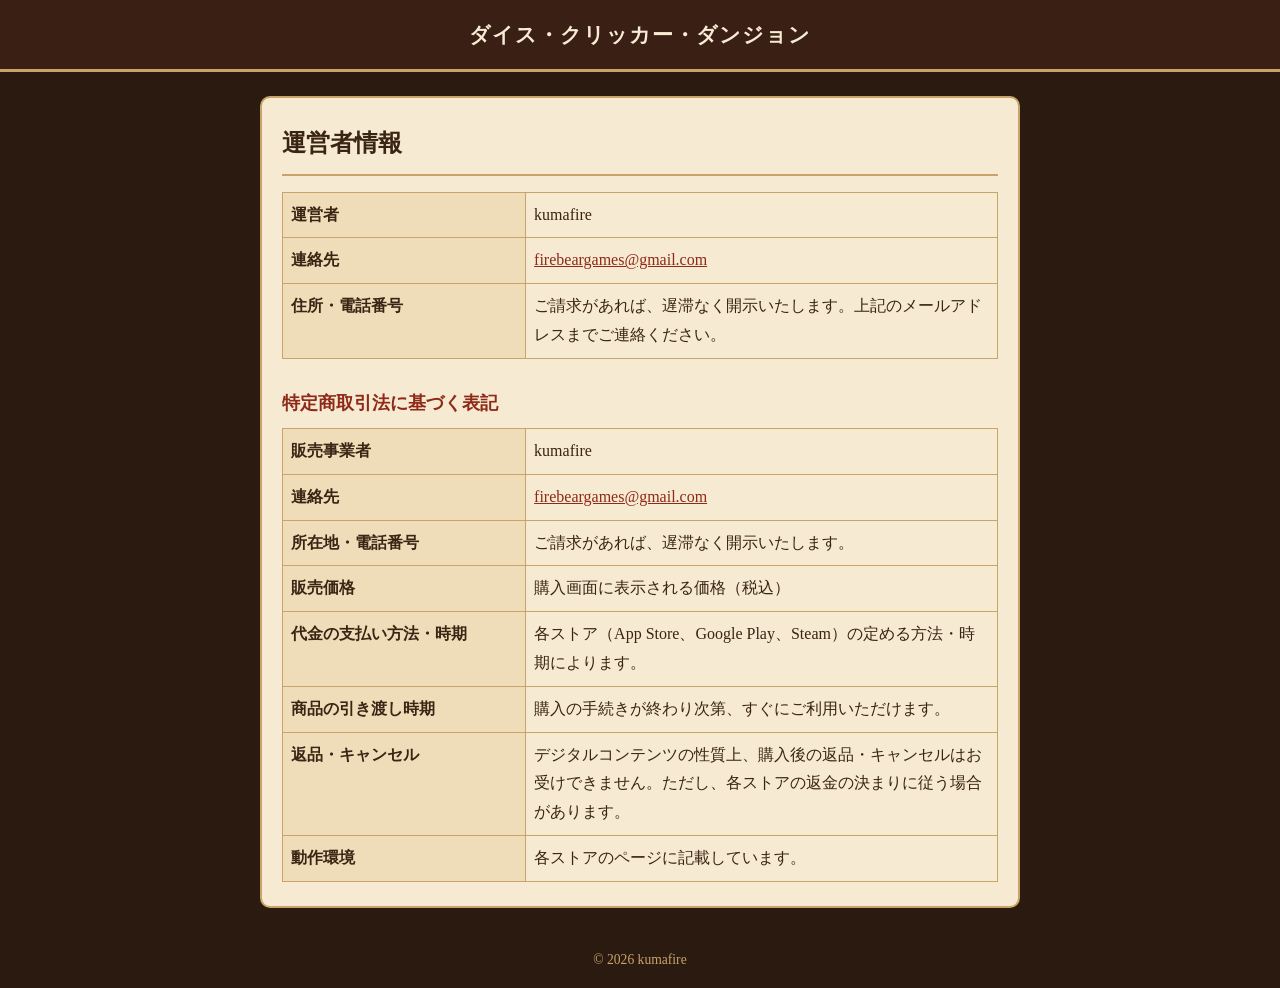
==== about.html @ 8118f913 "サポートページを追加（お知らせ・ヘルプ・お問い合わせ・プライバシー・運営者情報） Co-Authored-By: Claude Opus 5.5 <noreply@anthropic.com> Cla" ====
<!doctype html>
<html lang="ja"><head><meta charset="utf-8"><meta name="viewport" content="width=device-width,initial-scale=1">
<title>運営者情報｜ダイス・クリッカー・ダンジョン</title><link rel="stylesheet" href="style.css"></head>
<body><header><a href="index.html">ダイス・クリッカー・ダンジョン</a></header><main>
<h1>運営者情報</h1>
<table>
<tr><th>運営者</th><td>kumafire</td></tr>
<tr><th>連絡先</th><td><a href="mailto:firebeargames@gmail.com">firebeargames@gmail.com</a></td></tr>
<tr><th>住所・電話番号</th><td>ご請求があれば、遅滞なく開示いたします。上記のメールアドレスまでご連絡ください。</td></tr>
</table>
<h2>特定商取引法に基づく表記</h2>
<table>
<tr><th>販売事業者</th><td>kumafire</td></tr>
<tr><th>連絡先</th><td><a href="mailto:firebeargames@gmail.com">firebeargames@gmail.com</a></td></tr>
<tr><th>所在地・電話番号</th><td>ご請求があれば、遅滞なく開示いたします。</td></tr>
<tr><th>販売価格</th><td>購入画面に表示される価格（税込）</td></tr>
<tr><th>代金の支払い方法・時期</th><td>各ストア（App Store、Google Play、Steam）の定める方法・時期によります。</td></tr>
<tr><th>商品の引き渡し時期</th><td>購入の手続きが終わり次第、すぐにご利用いただけます。</td></tr>
<tr><th>返品・キャンセル</th><td>デジタルコンテンツの性質上、購入後の返品・キャンセルはお受けできません。ただし、各ストアの返金の決まりに従う場合があります。</td></tr>
<tr><th>動作環境</th><td>各ストアのページに記載しています。</td></tr>
</table>
</main><footer>© 2026 kumafire</footer></body></html>
---- style.css ----
:root{--bg:#2a1a10;--paper:#f6ead2;--ink:#3a2414;--accent:#8e2a18;--line:#c9a46a}
*{box-sizing:border-box}
body{margin:0;background:var(--bg);color:var(--ink);font-family:"Hiragino Mincho ProN","Yu Mincho","Noto Serif JP",serif;line-height:1.8}
header{background:#3a2014;border-bottom:3px solid var(--line);padding:16px;text-align:center}
header a{color:#f8ecd4;text-decoration:none;font-size:1.3rem;font-weight:bold;letter-spacing:.05em}
main{max-width:760px;margin:24px auto;padding:24px 20px;background:var(--paper);border:2px solid var(--line);border-radius:10px}
h1{font-size:1.5rem;margin:0 0 16px;border-bottom:2px solid var(--line);padding-bottom:8px}
h2{font-size:1.15rem;margin:28px 0 8px;color:var(--accent)}
a{color:var(--accent)}
ul.menu{list-style:none;padding:0}
ul.menu li{margin:8px 0}
ul.menu a{display:block;padding:12px 16px;background:#fffaf0;border:1px solid var(--line);border-radius:8px;text-decoration:none;font-weight:bold}
dt{font-weight:bold;margin-top:12px}
dd{margin:0 0 8px 0}
table{border-collapse:collapse;width:100%}
th,td{border:1px solid var(--line);padding:8px;text-align:left;vertical-align:top}
th{background:#efdcb8;width:34%}
.date{color:#7a5a3a;font-size:.9rem}
footer{text-align:center;color:#c9a46a;font-size:.85rem;padding:16px}
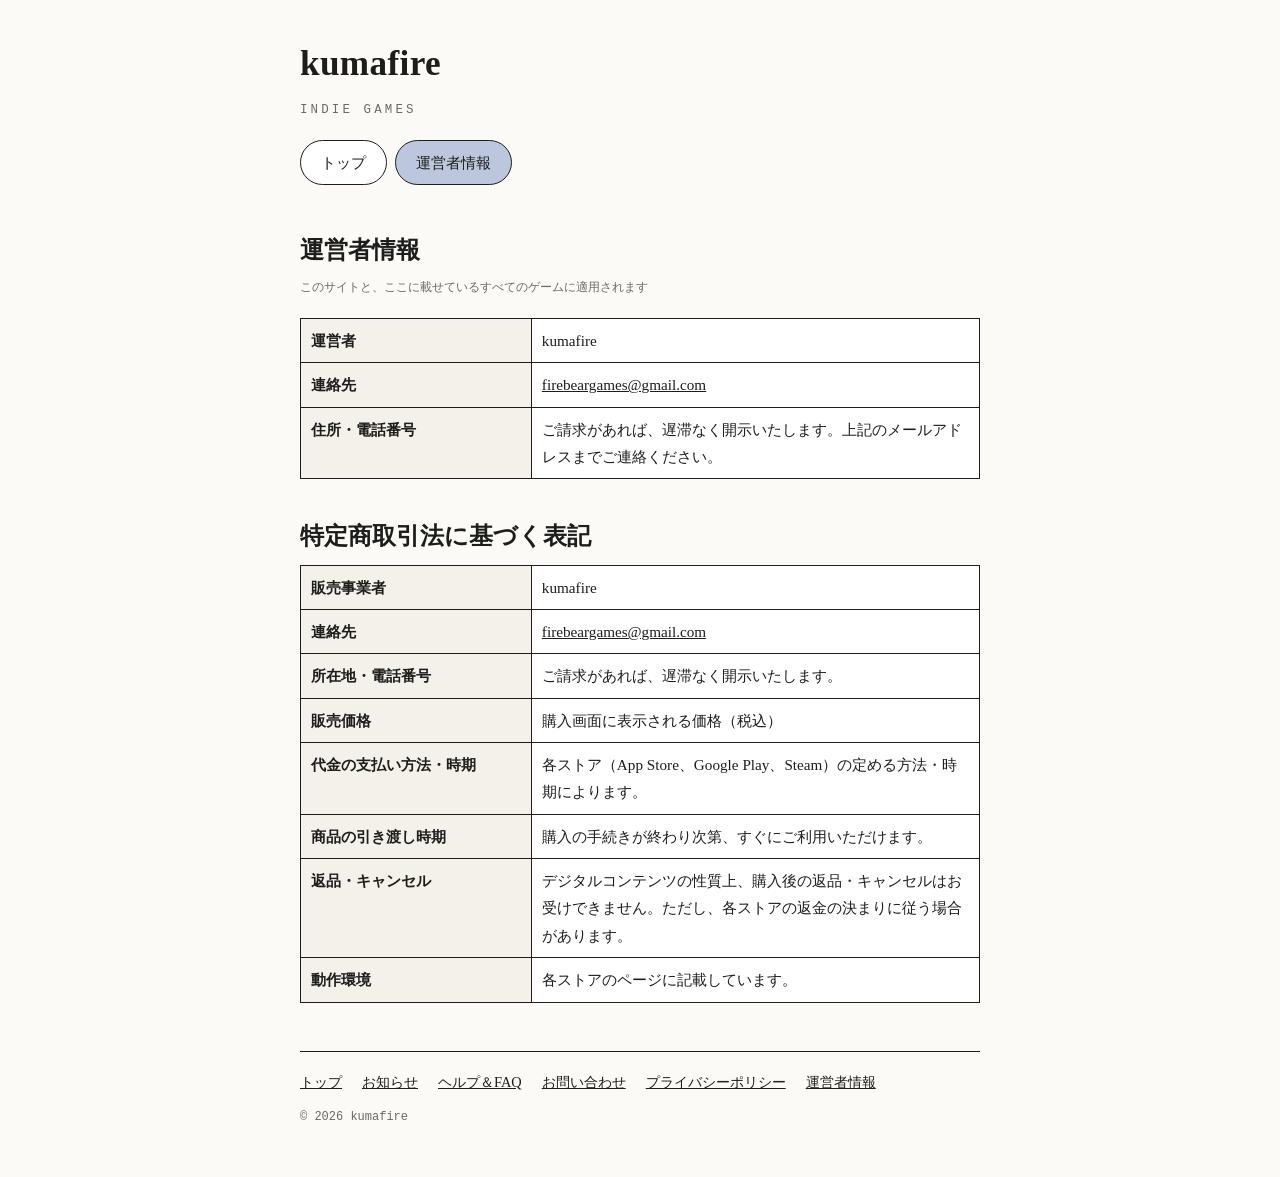
==== commit 17b7d767: "見た目をシンプルな白いカード型に変更 Co-Authored-By: Claude Opus 5.5 <noreply@anthropic.com> Claude-Session: https://c" ====
--- a/about.html
+++ b/about.html
@@ -1,8 +1,12 @@
 <!doctype html>
 <html lang="ja"><head><meta charset="utf-8"><meta name="viewport" content="width=device-width,initial-scale=1">
-<title>運営者情報｜ダイス・クリッカー・ダンジョン</title><link rel="stylesheet" href="style.css"></head>
-<body><header><a href="index.html">ダイス・クリッカー・ダンジョン</a></header><main>
-<h1>運営者情報</h1>
+<title>運営者情報｜kumafire</title><link rel="stylesheet" href="style.css"></head>
+<body><div class="wrap">
+<h1>kumafire</h1><div class="sub">INDIE GAMES</div>
+<nav><a href="index.html">トップ</a><a href="about.html" class="on">運営者情報</a></nav>
+
+<h2>運営者情報</h2>
+<span class="meta">このサイトと、ここに載せているすべてのゲームに適用されます</span>
 <table>
 <tr><th>運営者</th><td>kumafire</td></tr>
 <tr><th>連絡先</th><td><a href="mailto:firebeargames@gmail.com">firebeargames@gmail.com</a></td></tr>
@@ -19,4 +23,6 @@
 <tr><th>返品・キャンセル</th><td>デジタルコンテンツの性質上、購入後の返品・キャンセルはお受けできません。ただし、各ストアの返金の決まりに従う場合があります。</td></tr>
 <tr><th>動作環境</th><td>各ストアのページに記載しています。</td></tr>
 </table>
-</main><footer>© 2026 kumafire</footer></body></html>
+
+<footer><a href="index.html">トップ</a><a href="news.html">お知らせ</a><a href="faq.html">ヘルプ＆FAQ</a><a href="contact.html">お問い合わせ</a><a href="privacy.html">プライバシーポリシー</a><a href="about.html">運営者情報</a><span class="meta">© 2026 kumafire</span></footer>
+</div></body></html>
--- a/style.css
+++ b/style.css
@@ -1,19 +1,29 @@
-:root{--bg:#2a1a10;--paper:#f6ead2;--ink:#3a2414;--accent:#8e2a18;--line:#c9a46a}
+:root{--bg:#fbfaf6;--ink:#1d1d1b;--muted:#6b6b66;--line:#1d1d1b;--soft:#e8e6df;--accent:#cfe3d4}
 *{box-sizing:border-box}
-body{margin:0;background:var(--bg);color:var(--ink);font-family:"Hiragino Mincho ProN","Yu Mincho","Noto Serif JP",serif;line-height:1.8}
-header{background:#3a2014;border-bottom:3px solid var(--line);padding:16px;text-align:center}
-header a{color:#f8ecd4;text-decoration:none;font-size:1.3rem;font-weight:bold;letter-spacing:.05em}
-main{max-width:760px;margin:24px auto;padding:24px 20px;background:var(--paper);border:2px solid var(--line);border-radius:10px}
-h1{font-size:1.5rem;margin:0 0 16px;border-bottom:2px solid var(--line);padding-bottom:8px}
-h2{font-size:1.15rem;margin:28px 0 8px;color:var(--accent)}
-a{color:var(--accent)}
-ul.menu{list-style:none;padding:0}
-ul.menu li{margin:8px 0}
-ul.menu a{display:block;padding:12px 16px;background:#fffaf0;border:1px solid var(--line);border-radius:8px;text-decoration:none;font-weight:bold}
-dt{font-weight:bold;margin-top:12px}
-dd{margin:0 0 8px 0}
-table{border-collapse:collapse;width:100%}
-th,td{border:1px solid var(--line);padding:8px;text-align:left;vertical-align:top}
-th{background:#efdcb8;width:34%}
-.date{color:#7a5a3a;font-size:.9rem}
-footer{text-align:center;color:#c9a46a;font-size:.85rem;padding:16px}
+body{margin:0;background:var(--bg);color:var(--ink);font-family:"Hiragino Mincho ProN","Yu Mincho","Noto Serif JP",Georgia,serif;line-height:1.8}
+.wrap{max-width:720px;margin:0 auto;padding:32px 20px 48px}
+h1{font-size:2.2rem;margin:0;letter-spacing:.01em}
+.sub{font-family:ui-monospace,Menlo,Consolas,monospace;font-size:.78rem;color:var(--muted);letter-spacing:.25em;margin:4px 0 0}
+nav{margin:18px 0 8px}
+nav a{display:inline-block;padding:8px 20px;margin:0 8px 8px 0;border:1.5px solid var(--line);border-radius:999px;color:var(--ink);text-decoration:none;font-size:.95rem;background:#fff}
+nav a.on{background:#bcc6dc}
+h2{font-size:1.5rem;margin:36px 0 6px}
+h2+.meta{display:block;margin-bottom:18px}
+h3{font-size:1.05rem;margin:0 0 6px}
+p{margin:0 0 12px}
+a{color:var(--ink)}
+.card{border:1.5px solid var(--line);border-radius:10px;padding:18px 20px;margin:0 0 16px;background:#fff}
+.card .links{margin:8px 0 6px;font-size:.92rem}
+.card .links a{text-decoration:underline}
+.meta{font-family:ui-monospace,Menlo,Consolas,monospace;font-size:.75rem;color:var(--muted)}
+.help{background:var(--accent);border-radius:10px;padding:18px 20px;margin:24px 0}
+.help b{font-size:1.05rem}
+dl dt{font-weight:bold;margin-top:14px}
+dl dd{margin:0 0 6px}
+table{border-collapse:collapse;width:100%;font-size:.95rem;background:#fff}
+th,td{border:1px solid var(--line);padding:8px 10px;text-align:left;vertical-align:top}
+th{width:34%;background:#f3f1ea;font-weight:bold}
+ul{padding-left:1.3em}
+footer{border-top:1.5px solid var(--line);margin-top:48px;padding-top:18px;font-size:.9rem}
+footer a{margin:0 20px 12px 0;display:inline-block}
+footer .meta{display:block}
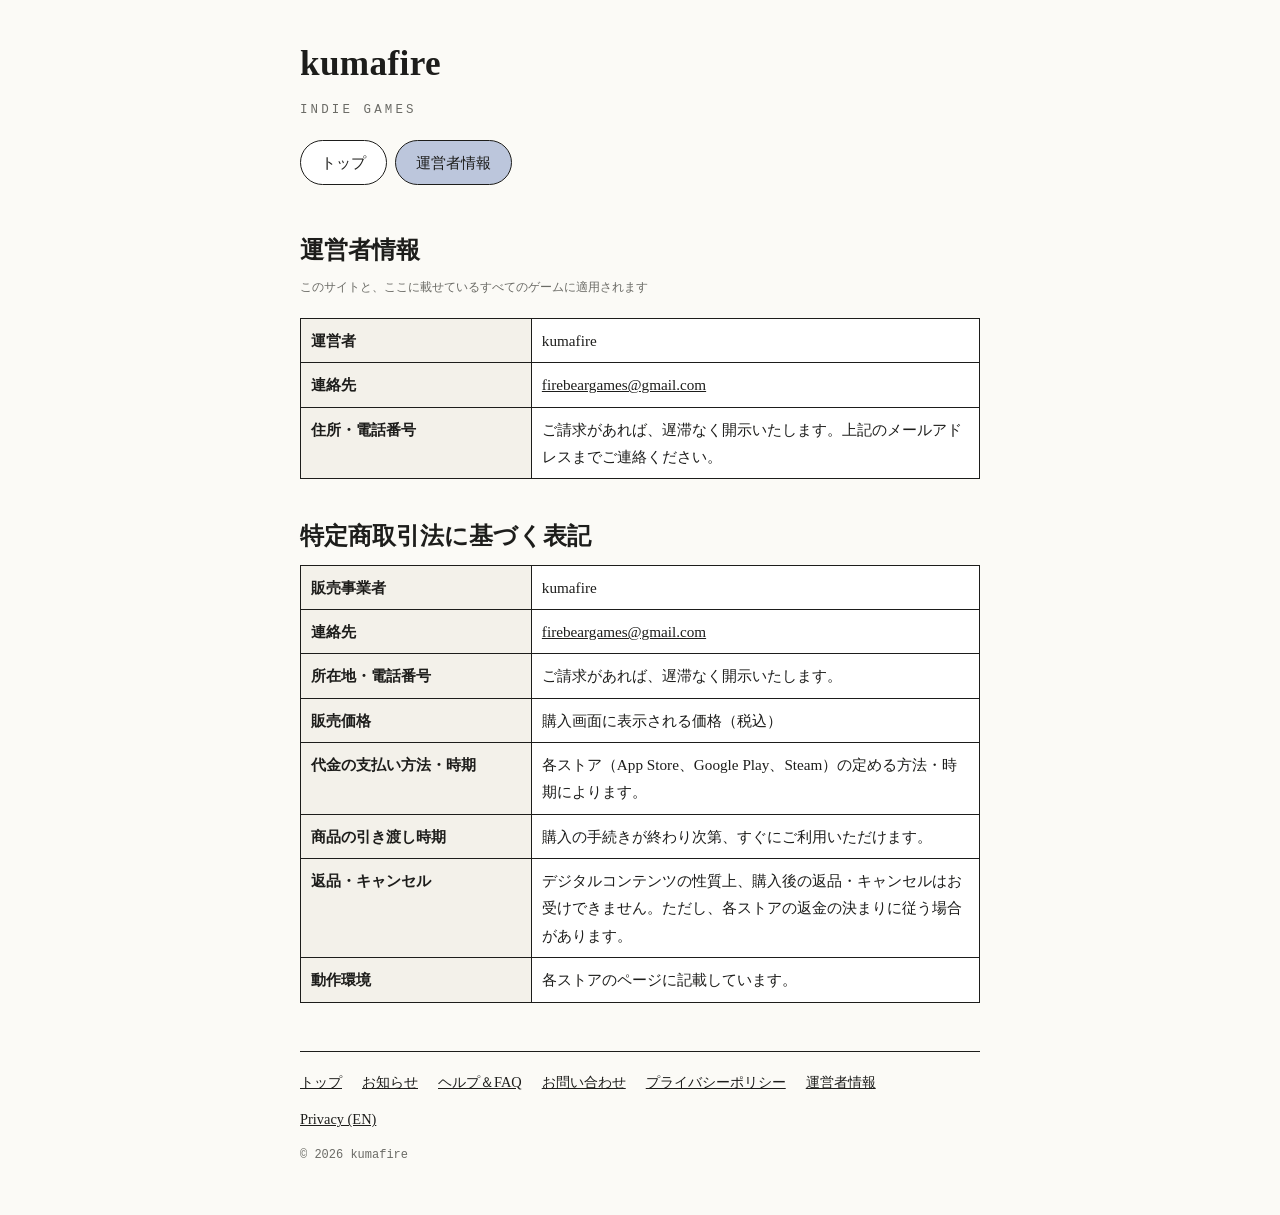
==== commit 1457aff1: "プライバシーポリシーを要約つき・番号つきの形にし、英語版を追加 Co-Authored-By: Claude Opus 5.5 <noreply@anthropic.com> Claude-Sessi" ====
--- a/about.html
+++ b/about.html
@@ -24,5 +24,5 @@
 <tr><th>動作環境</th><td>各ストアのページに記載しています。</td></tr>
 </table>
 
-<footer><a href="index.html">トップ</a><a href="news.html">お知らせ</a><a href="faq.html">ヘルプ＆FAQ</a><a href="contact.html">お問い合わせ</a><a href="privacy.html">プライバシーポリシー</a><a href="about.html">運営者情報</a><span class="meta">© 2026 kumafire</span></footer>
+<footer><a href="index.html">トップ</a><a href="news.html">お知らせ</a><a href="faq.html">ヘルプ＆FAQ</a><a href="contact.html">お問い合わせ</a><a href="privacy.html">プライバシーポリシー</a><a href="about.html">運営者情報</a><a href="privacy_en.html">Privacy (EN)</a><span class="meta">© 2026 kumafire</span></footer>
 </div></body></html>
--- a/style.css
+++ b/style.css
@@ -27,3 +27,8 @@
 footer{border-top:1.5px solid var(--line);margin-top:48px;padding-top:18px;font-size:.9rem}
 footer a{margin:0 20px 12px 0;display:inline-block}
 footer .meta{display:block}
+.summary{background:var(--accent);border-radius:10px;padding:16px 20px;margin:18px 0 26px}
+.summary p{margin:0 0 10px}
+.summary p:last-child{margin:0}
+h3.sec{font-size:1.1rem;margin:30px 0 8px}
+td.small,th.small{font-size:.85rem}
